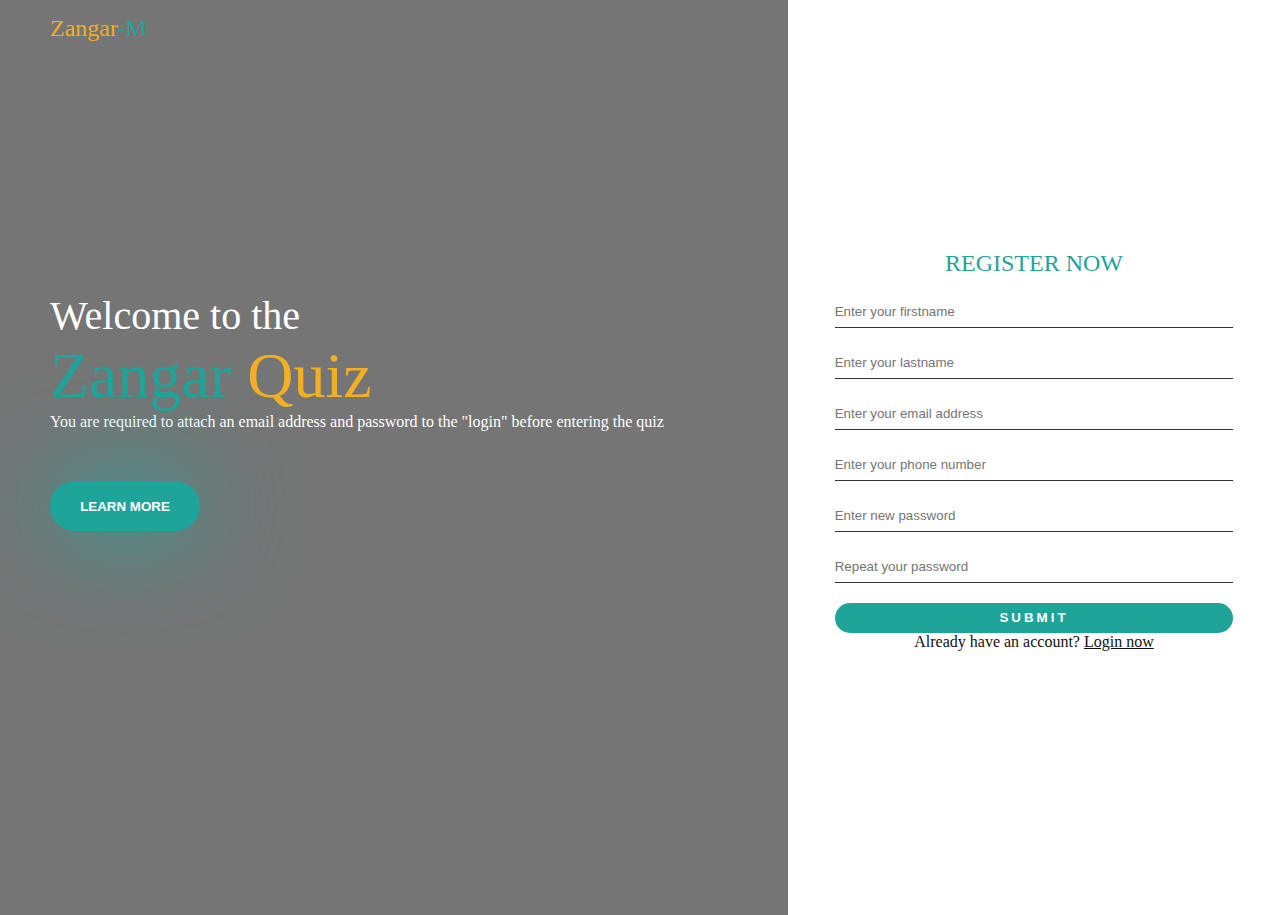
==== quiz.html @ 87eb8081 ""Quiz page"" ====
<!DOCTYPE html>
<html lang="en">
<head>
    <meta charset="UTF-8">
    <meta http-equiv="X-UA-Compatible" content="IE=edge">
    <meta name="viewport" content="width=device-width, initial-scale=1.0">
    <link rel="stylesheet" href="https://cdnjs.cloudflare.com/ajax/libs/font-awesome/6.2.1/css/all.min.css" integrity="sha512-MV7K8+y+gLIBoVD59lQIYicR65iaqukzvf/nwasF0nqhPay5w/9lJmVM2hMDcnK1OnMGCdVK+iQrJ7lzPJQd1w==" crossorigin="anonymous" referrerpolicy="no-referrer" />
    <link rel="stylesheet" href="css/quiz.css">
    <title>Document</title>
</head>
<body>
    <div class="left">
        <h3>Zangar<span>-M</span></h3>
        <h2>Welcome to the</h2>
        <h1>Zangar <span>Quiz</span></h1>
        <p>You are required to attach an email address 
            and password to the "login" before entering the quiz
        </p>
        <div>
            <button class="more">LEARN MORE <i class="fa-solid fa-chevron-right"></i></button>
            <i class="fa-regular fa-circle-play fa-2x"></i>
        </div>
    </div>
    <div class="right">
        <form action="" method="post">
            <h3>REGISTER NOW</h3>
            <input type="text" name="first-name" required placeholder="Enter your firstname">
            <input type="text" name="last-name" required placeholder="Enter your lastname">
            <input type="email" name="email" required placeholder="Enter your email address">
            <input type="text" name="phone" required placeholder="Enter your phone number">
            <input type="password" name="password" required placeholder="Enter new password">
            <input type="password" name="password" required placeholder="Repeat your password">
            <input type="submit" name="submit" value="submit" class="form-btn">
            <p>Already have an account? <a href="login_form.php">Login now</a></p>
        </form>
        
    </div>
</body>
</html>
---- css/quiz.css ----
:root {
    /* FOR BRIGHT MODE */
    --bg-color: #ffffff;
    --nav-text-color: #111;
    --text-family: Calibri;
    --brand-color-1: #F2AE26;
    --brand-color-2: #1FA499;
    --footer-bg-color: #353535;
    --footer-text-color: #CDCDCD;
}

body.dark {
     /* FOR DARK MODE */
    --bg-color: #111111;
    --nav-text-color: #fff;
    --brand-color-2: #F2AE26;
    --brand-color-1: #1FA499;

    transition: 0.5s;
}

* {
    margin: 0;
    padding: 0;
}

h1, h2, h3, h4, p, a {
    font-family: var(--text-family);
    font-weight: 400;
    flex-wrap: wrap;
    color: var(--bg-color);
}

h1 {
    font-size: 64px;
}

h2 {
    font-size: 40px;
}

h3 {
    font-size: 24px;
}
h4 {
    font-size: 20px;
}
p {
    font-size: 16px;
}

body {
    width: 100%;
    height: 100vh;
    display: flex;
    background-image: url('../images/school.jpg');
    background-position: center;
    background-repeat: no-repeat;
    background-size: cover;
}

.left {
    width: 60%;
    height: 100vh;
    padding: 15px 0 0 50px;
    position: relative;
    background: rgba(0, 0, 0, 0.54);
}

.left h3, .left h1 span {
    color: var(--brand-color-1);
}
 
.left h3 span, .left h1, form h3 {
    color: var(--brand-color-2);
}
 
.left h2 {
    margin-top: 250px;
}

.more, form .form-btn {
    width: 150px;
    height: 50px;
    border-radius: 33px;
    background: var(--brand-color-2);
    border: none;
    color: var(--bg-color);
    font-weight: 700;
    cursor: pointer;
    box-shadow: 0 0px 100px 1px var(--brand-color-2);
}

.left div {
    margin-top: 50px;
    display: flex;
    align-items: center;
}

.left div .fa-circle-play {
    margin-left: 50px;
    color: var(--bg-color);
}

.left h3, .fa-circle-play {
    cursor: pointer;
}

.right {
    display: flex;
    justify-content: center;
    width: 40%;
    height: 100vh;
    background: var(--bg-color);
}

form {
    width: 90%;
    height: 100vh;
    display: flex;
    flex-direction: column;
    justify-content: center;
    align-items: center;
}

form input {
    width: 90%;
    height: 30px;
    margin-top: 20px;
    border: none;
    border-bottom: 1px solid var(--footer-bg-color);
}

form .form-btn {
    width: 90%;
    height: 30px;
    border-radius: 25px;
    box-shadow: none;
    text-transform: uppercase;
    letter-spacing: 3px;
    font-weight: 800;
}

form p, form a {
    color: var(--nav-text-color);
}
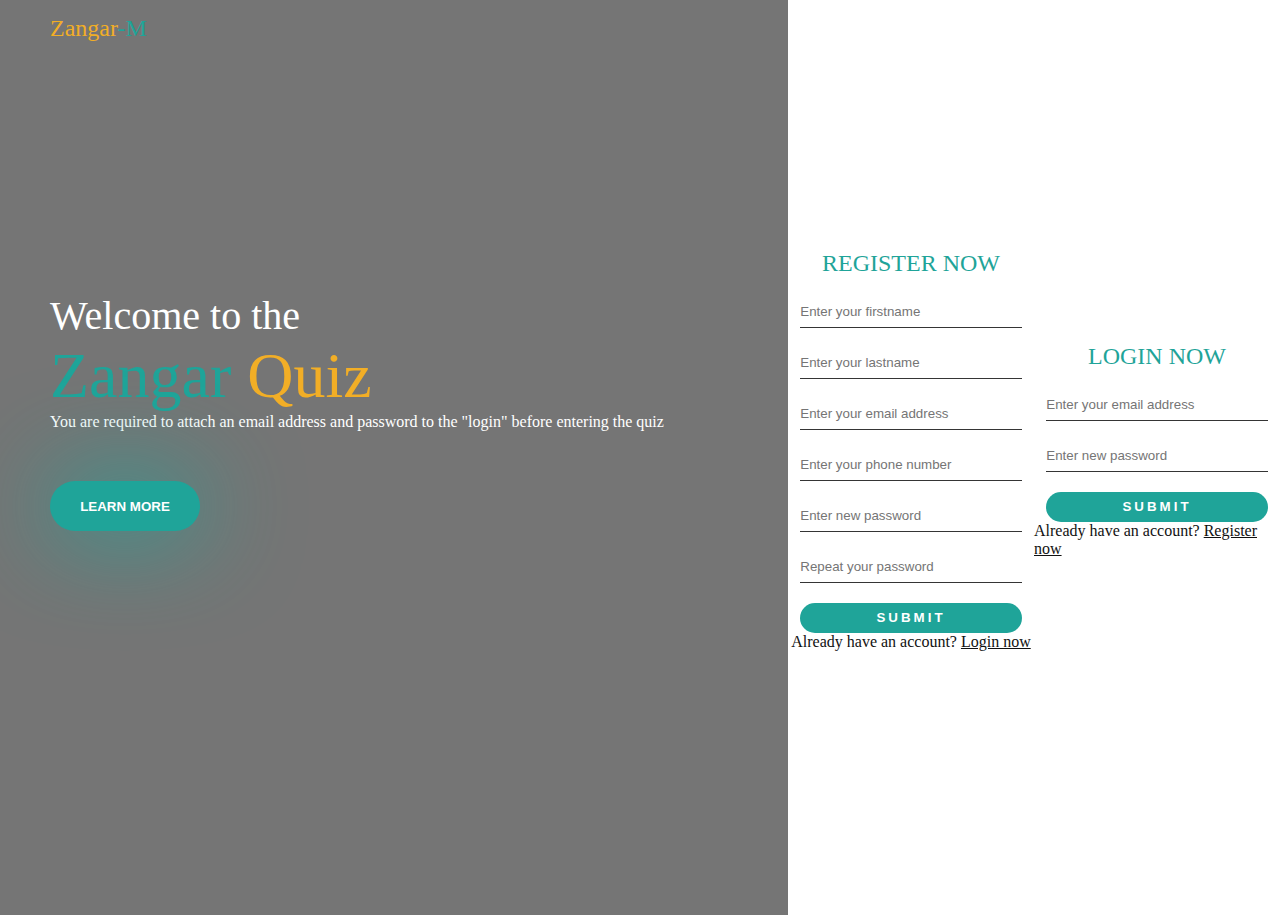
==== commit 0f886a59: "Registration page" ====
--- a/quiz.html
+++ b/quiz.html
@@ -33,6 +33,14 @@
             <input type="submit" name="submit" value="submit" class="form-btn">
             <p>Already have an account? <a href="login_form.php">Login now</a></p>
         </form>
+
+        <form action="" method="get">
+            <h3>LOGIN NOW</h3>
+            <input type="email" name="email" required placeholder="Enter your email address">
+            <input type="password" name="password" required placeholder="Enter new password">
+            <input type="submit" name="submit" value="submit" class="form-btn">
+            <p>Already have an account? <a href="register_form.php">Register now</a></p>
+        </form>
         
     </div>
 </body>
